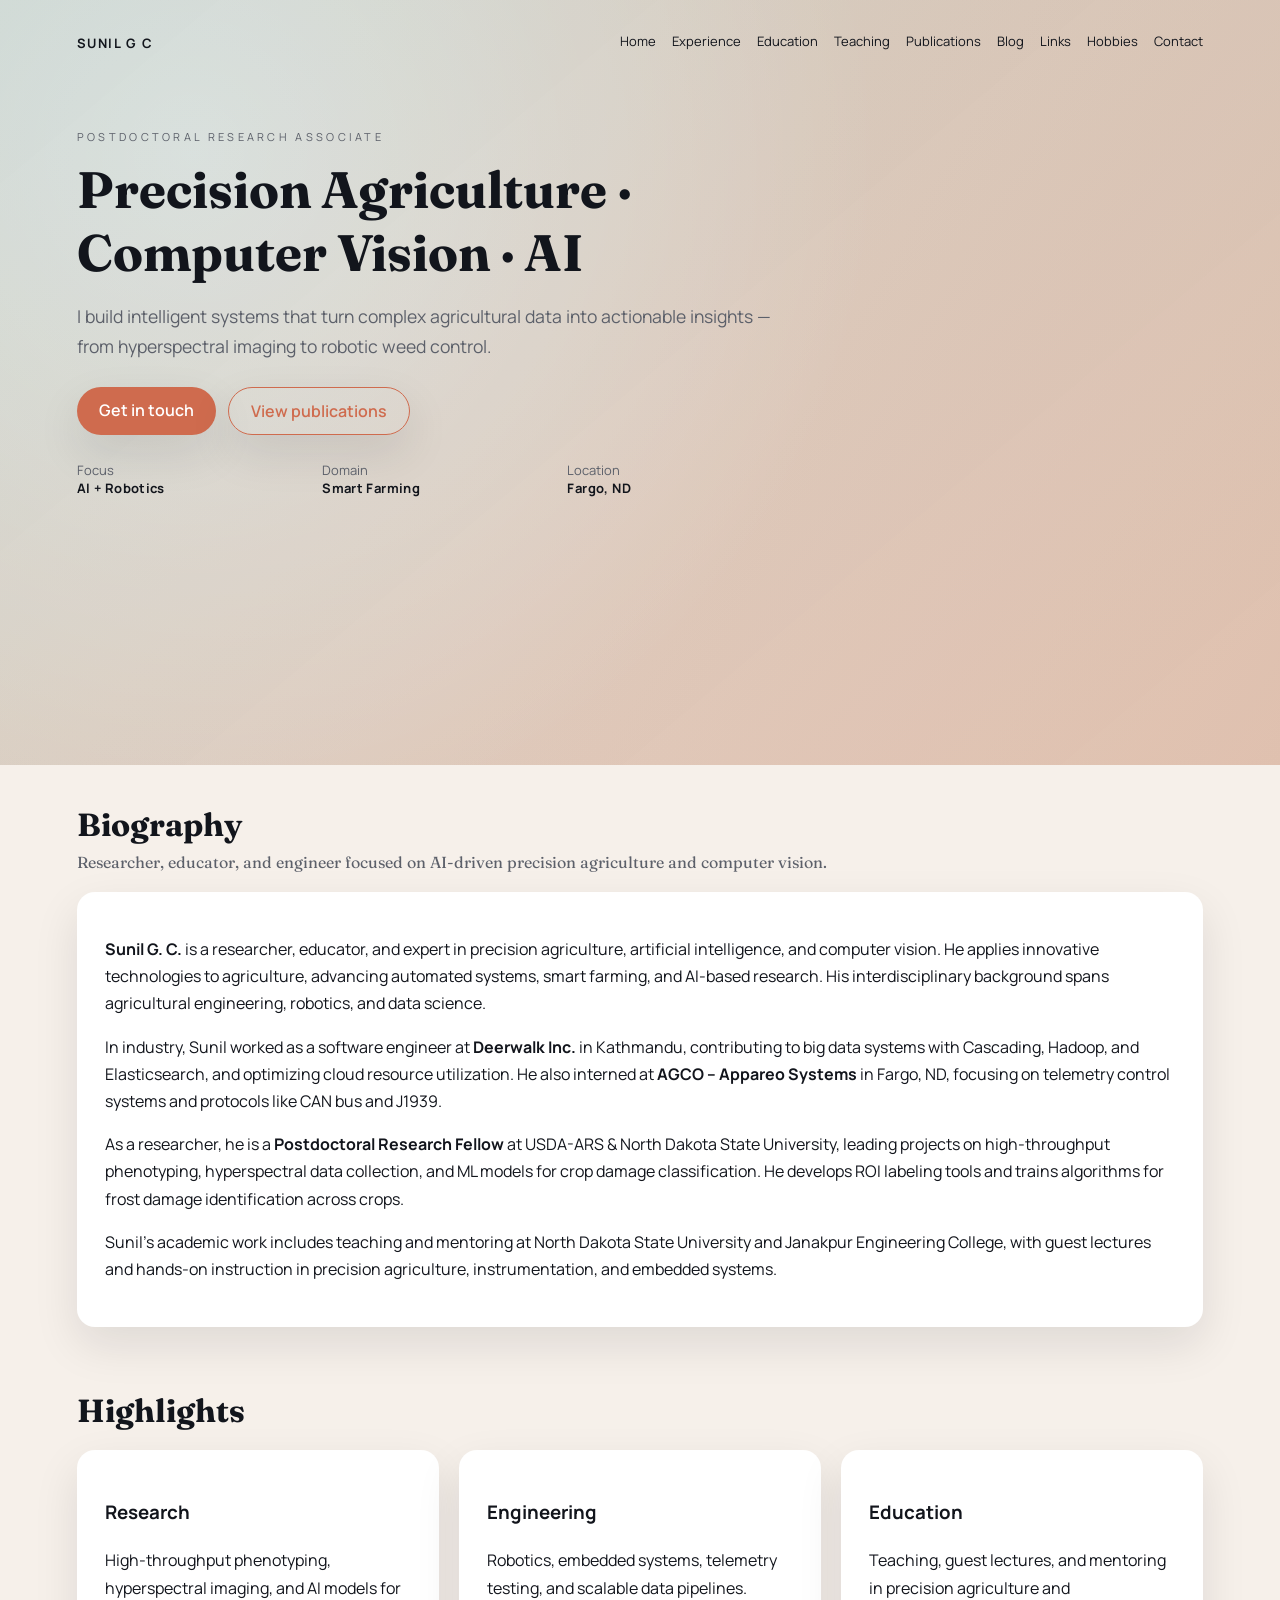
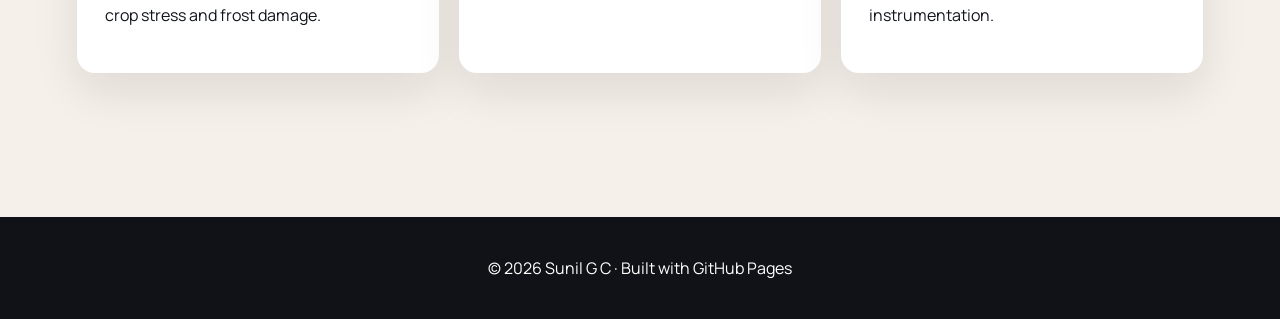
==== index.html @ f1e68ddb "Redesign site and add multi-page content" ====
<!DOCTYPE html>
<html lang="en">

<head>
  <meta charset="UTF-8">
  <meta name="viewport" content="width=device-width, initial-scale=1.0">
  <title>Sunil GC | Home</title>
  <link rel="stylesheet" href="style.css">
</head>

<body>
  <header class="hero">
    <div class="hero__bg"></div>
    <nav class="nav">
      <div class="nav__brand">Sunil G C</div>
      <div class="nav__links">
        <a href="index.html">Home</a>
        <a href="experience.html">Experience</a>
        <a href="education.html">Education</a>
        <a href="teaching.html">Teaching</a>
        <a href="publications.html">Publications</a>
        <a href="blog.html">Blog</a>
        <a href="links.html">Links</a>
        <a href="hobbies.html">Hobbies</a>
        <a href="contact.html">Contact</a>
      </div>
    </nav>

    <div class="hero__content">
      <p class="hero__eyebrow">Postdoctoral Research Associate</p>
      <h1>Precision Agriculture · Computer Vision · AI</h1>
      <p class="hero__lede">I build intelligent systems that turn complex agricultural data into actionable insights — from hyperspectral imaging to robotic weed control.</p>
      <div class="hero__cta">
        <a class="btn" href="contact.html">Get in touch</a>
        <a class="btn btn--ghost" href="publications.html">View publications</a>
      </div>
      <div class="hero__stats">
        <div>
          <span class="stat__label">Focus</span>
          <span class="stat__value">AI + Robotics</span>
        </div>
        <div>
          <span class="stat__label">Domain</span>
          <span class="stat__value">Smart Farming</span>
        </div>
        <div>
          <span class="stat__label">Location</span>
          <span class="stat__value">Fargo, ND</span>
        </div>
      </div>
    </div>
  </header>

  <main>
    <section class="section">
      <div class="section__header">
        <h2>Biography</h2>
        <p>Researcher, educator, and engineer focused on AI-driven precision agriculture and computer vision.</p>
      </div>
      <div class="card">
        <p><strong>Sunil G. C.</strong> is a researcher, educator, and expert in precision agriculture, artificial intelligence, and computer vision. He applies innovative technologies to agriculture, advancing automated systems, smart farming, and AI-based research. His interdisciplinary background spans agricultural engineering, robotics, and data science.</p>
        <p>In industry, Sunil worked as a software engineer at <strong>Deerwalk Inc.</strong> in Kathmandu, contributing to big data systems with Cascading, Hadoop, and Elasticsearch, and optimizing cloud resource utilization. He also interned at <strong>AGCO – Appareo Systems</strong> in Fargo, ND, focusing on telemetry control systems and protocols like CAN bus and J1939.</p>
        <p>As a researcher, he is a <strong>Postdoctoral Research Fellow</strong> at USDA-ARS & North Dakota State University, leading projects on high-throughput phenotyping, hyperspectral data collection, and ML models for crop damage classification. He develops ROI labeling tools and trains algorithms for frost damage identification across crops.</p>
        <p>Sunil’s academic work includes teaching and mentoring at North Dakota State University and Janakpur Engineering College, with guest lectures and hands-on instruction in precision agriculture, instrumentation, and embedded systems.</p>
      </div>
    </section>

    <section class="section">
      <div class="section__header">
        <h2>Highlights</h2>
      </div>
      <div class="grid">
        <div class="card">
          <h3>Research</h3>
          <p>High-throughput phenotyping, hyperspectral imaging, and AI models for crop stress and frost damage.</p>
        </div>
        <div class="card">
          <h3>Engineering</h3>
          <p>Robotics, embedded systems, telemetry testing, and scalable data pipelines.</p>
        </div>
        <div class="card">
          <h3>Education</h3>
          <p>Teaching, guest lectures, and mentoring in precision agriculture and instrumentation.</p>
        </div>
      </div>
    </section>
  </main>

  <footer class="footer">
    <p>© 2026 Sunil G C · Built with GitHub Pages</p>
  </footer>
</body>

</html>
---- style.css ----
@import url("https://fonts.googleapis.com/css2?family=Fraunces:wght@400;600;700&family=Manrope:wght@400;600;700&display=swap");

:root {
  --ink: #12151c;
  --muted: #5c606a;
  --accent: #cf6b4e;
  --accent-2: #2a6f69;
  --bg: #f6f0ea;
  --card: #ffffff;
  --shadow: 0 18px 45px rgba(18, 21, 28, 0.1);
}

* {
  box-sizing: border-box;
}

html {
  scroll-behavior: smooth;
}

body {
  margin: 0;
  font-family: "Fraunces", "Georgia", serif;
  background: var(--bg);
  color: var(--ink);
}

a {
  color: inherit;
  text-decoration: none;
}

.hero {
  position: relative;
  min-height: 85vh;
  overflow: hidden;
  padding: 24px 6vw 80px;
  background:
    radial-gradient(circle at 15% 20%, rgba(255, 255, 255, 0.9), transparent 55%),
    linear-gradient(120deg, #f8eee4, #f2e0d3 60%, #e8d7c8);
}

.hero__bg {
  position: absolute;
  inset: 0;
  background: linear-gradient(140deg, rgba(42, 111, 105, 0.2), rgba(207, 107, 78, 0.18));
  mix-blend-mode: multiply;
  pointer-events: none;
}

.nav {
  position: relative;
  z-index: 1;
  display: flex;
  align-items: center;
  justify-content: space-between;
  gap: 24px;
  padding: 8px 0 24px;
  font-family: "Manrope", "Helvetica", sans-serif;
}

.nav--page {
  padding: 18px 6vw;
  background: #fff;
  box-shadow: var(--shadow);
}

.nav__brand {
  font-weight: 700;
  letter-spacing: 0.12em;
  text-transform: uppercase;
  font-size: 13px;
}

.nav__links {
  display: flex;
  flex-wrap: wrap;
  gap: 16px;
  font-size: 13px;
}

.nav__links a {
  padding-bottom: 2px;
  border-bottom: 2px solid transparent;
}

.nav__links a:hover {
  border-color: var(--accent);
}

.hero__content {
  position: relative;
  z-index: 1;
  max-width: 720px;
  padding-top: 40px;
}

.hero__eyebrow {
  font-family: "Manrope", "Helvetica", sans-serif;
  text-transform: uppercase;
  letter-spacing: 0.3em;
  color: var(--muted);
  font-size: 11px;
}

.hero h1 {
  font-size: clamp(2.6rem, 4vw, 4.4rem);
  margin: 14px 0 10px;
}

.hero__lede {
  font-size: 1.1rem;
  line-height: 1.7;
  color: var(--muted);
  font-family: "Manrope", "Helvetica", sans-serif;
}

.hero__cta {
  display: flex;
  gap: 12px;
  margin: 26px 0;
  flex-wrap: wrap;
}

.btn {
  background: var(--accent);
  color: white;
  padding: 12px 22px;
  border-radius: 999px;
  font-family: "Manrope", "Helvetica", sans-serif;
  font-weight: 600;
  box-shadow: var(--shadow);
}

.btn--ghost {
  background: transparent;
  border: 1px solid var(--accent);
  color: var(--accent);
}

.hero__stats {
  display: grid;
  grid-template-columns: repeat(auto-fit, minmax(160px, 1fr));
  gap: 16px;
  font-family: "Manrope", "Helvetica", sans-serif;
  font-size: 13px;
}

.stat__label {
  display: block;
  color: var(--muted);
}

.stat__value {
  font-weight: 700;
  letter-spacing: 0.03em;
}

main {
  padding: 40px 6vw 80px;
}

.page {
  padding: 24px 6vw 80px;
}

.section {
  margin-bottom: 64px;
}

.section__header {
  margin-bottom: 20px;
}

.section__header h2 {
  font-size: 2rem;
  margin: 0 0 8px;
}

.section__header p {
  color: var(--muted);
  margin: 0;
}

.card {
  background: var(--card);
  border-radius: 18px;
  padding: 28px;
  box-shadow: var(--shadow);
  font-family: "Manrope", "Helvetica", sans-serif;
  line-height: 1.7;
}

.timeline {
  display: grid;
  gap: 20px;
}

.timeline__item {
  background: var(--card);
  border-radius: 18px;
  padding: 24px;
  box-shadow: var(--shadow);
  font-family: "Manrope", "Helvetica", sans-serif;
}

.timeline__item h3 {
  margin-top: 0;
}

.timeline__item span {
  color: var(--muted);
  font-size: 13px;
}

.grid {
  display: grid;
  gap: 20px;
  grid-template-columns: repeat(auto-fit, minmax(240px, 1fr));
}

.pubs {
  margin: 0;
  padding-left: 18px;
  font-family: "Manrope", "Helvetica", sans-serif;
  line-height: 1.6;
}

.pubs a {
  color: var(--accent-2);
  text-decoration: underline;
  text-decoration-thickness: 2px;
  text-underline-offset: 3px;
}

.pubs a:hover {
  color: var(--accent);
}

.section__actions {
  margin-top: 18px;
}

.link-card {
  text-align: center;
  font-weight: 600;
  transition: transform 0.2s ease;
}

.link-card:hover {
  transform: translateY(-4px);
}

.blog-card h3 {
  margin-top: 0;
}

.blog-meta {
  display: inline-block;
  margin-top: 10px;
  font-size: 12px;
  letter-spacing: 0.1em;
  text-transform: uppercase;
  color: var(--muted);
  font-family: "Manrope", "Helvetica", sans-serif;
}

.hobbies {
  align-items: stretch;
}

.hobby {
  background: var(--card);
  border-radius: 18px;
  padding: 18px;
  box-shadow: var(--shadow);
  text-align: center;
  margin: 0;
}

.hobby img {
  width: 100%;
  height: 240px;
  object-fit: cover;
  border-radius: 14px;
}

.contact p {
  margin: 8px 0;
}

.footer {
  background: #111118;
  color: #fff;
  text-align: center;
  padding: 24px;
  font-family: "Manrope", "Helvetica", sans-serif;
}

@media (max-width: 820px) {
  .nav {
    flex-direction: column;
    align-items: flex-start;
  }

  .nav__links {
    gap: 10px;
  }

  .hero {
    padding-bottom: 60px;
  }
}
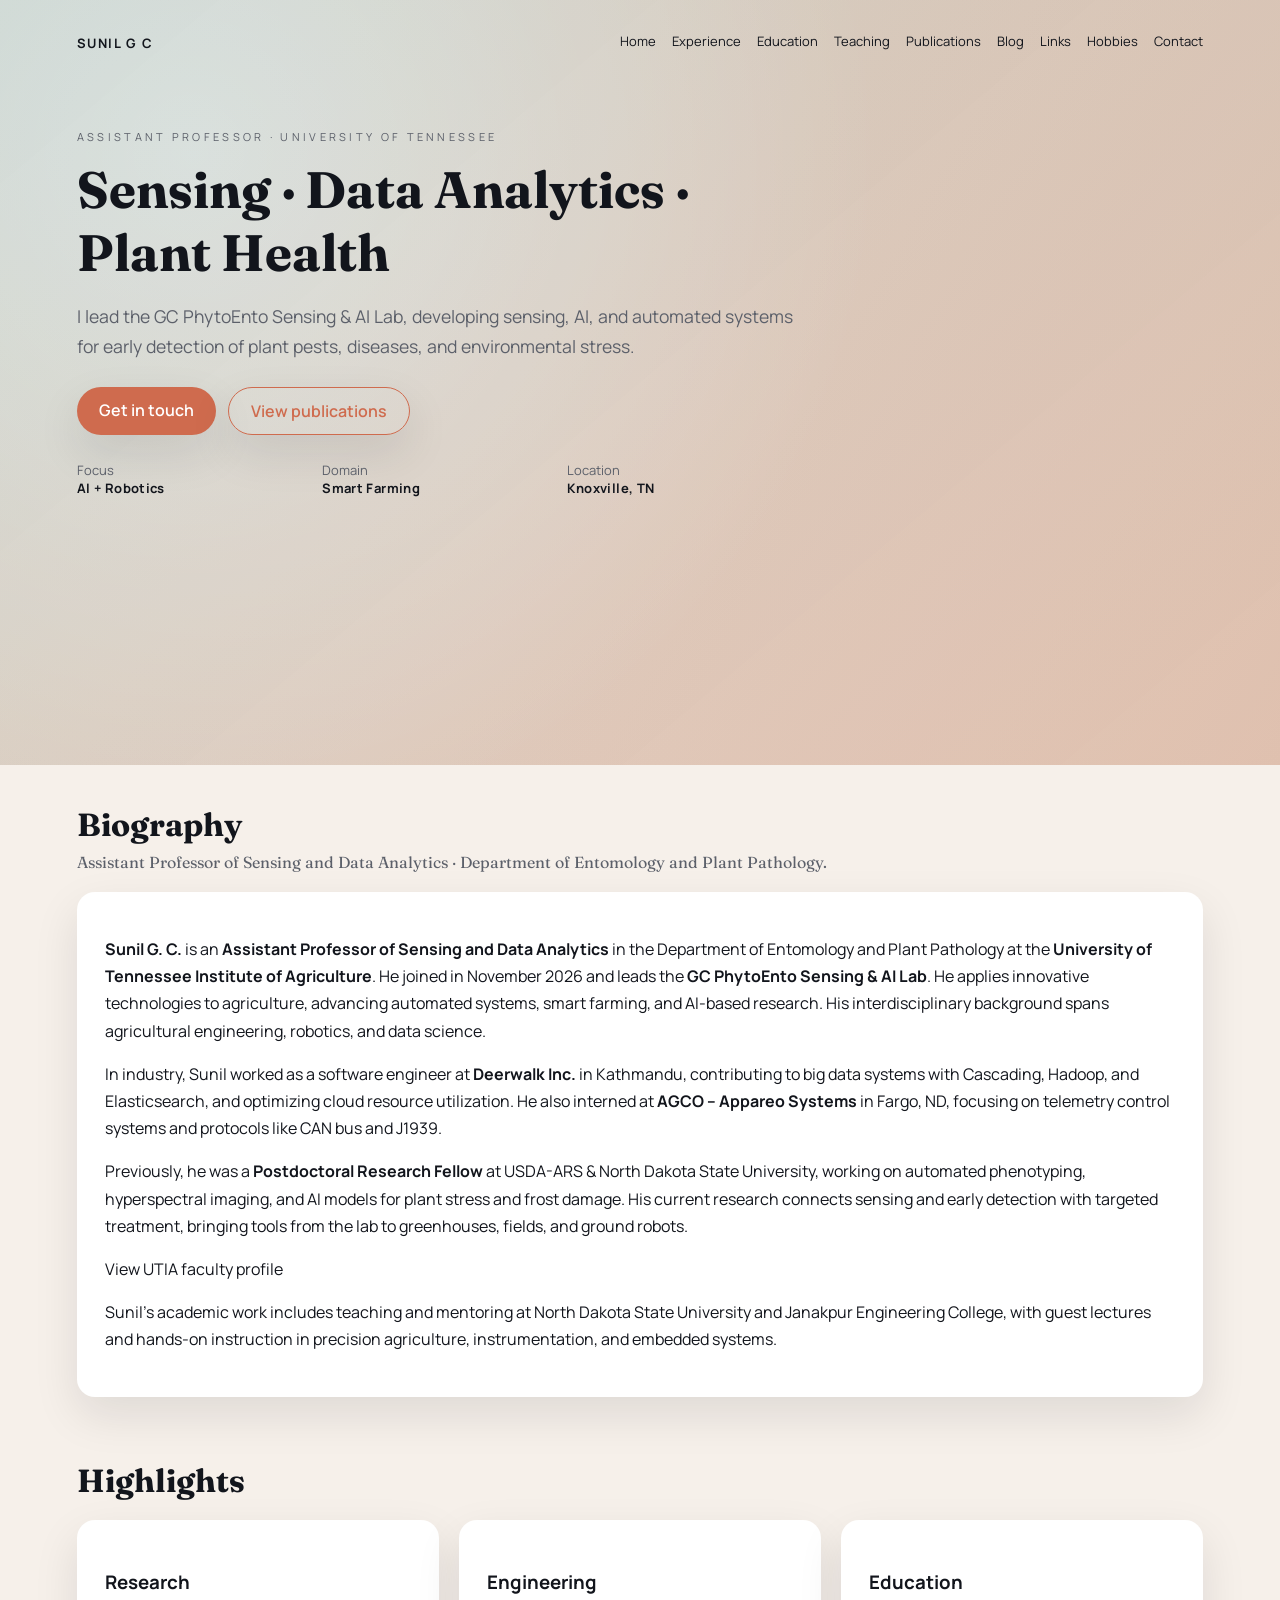
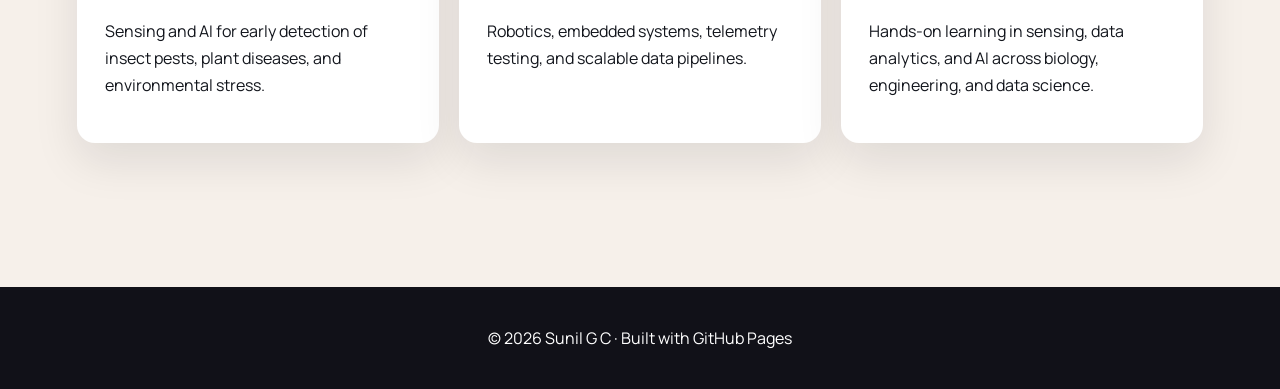
==== commit 64dc500c: "update website" ====
--- a/index.html
+++ b/index.html
@@ -4,7 +4,7 @@
 <head>
   <meta charset="UTF-8">
   <meta name="viewport" content="width=device-width, initial-scale=1.0">
-  <title>Sunil GC | Home</title>
+  <title>Sunil GC | Assistant Professor, University of Tennessee</title>
   <link rel="stylesheet" href="style.css">
 </head>
 
@@ -27,9 +27,9 @@
     </nav>
 
     <div class="hero__content">
-      <p class="hero__eyebrow">Postdoctoral Research Associate</p>
-      <h1>Precision Agriculture · Computer Vision · AI</h1>
-      <p class="hero__lede">I build intelligent systems that turn complex agricultural data into actionable insights — from hyperspectral imaging to robotic weed control.</p>
+      <p class="hero__eyebrow">Assistant Professor · University of Tennessee</p>
+      <h1>Sensing · Data Analytics · Plant Health</h1>
+      <p class="hero__lede">I lead the GC PhytoEnto Sensing &amp; AI Lab, developing sensing, AI, and automated systems for early detection of plant pests, diseases, and environmental stress.</p>
       <div class="hero__cta">
         <a class="btn" href="contact.html">Get in touch</a>
         <a class="btn btn--ghost" href="publications.html">View publications</a>
@@ -45,7 +45,7 @@
         </div>
         <div>
           <span class="stat__label">Location</span>
-          <span class="stat__value">Fargo, ND</span>
+          <span class="stat__value">Knoxville, TN</span>
         </div>
       </div>
     </div>
@@ -55,12 +55,13 @@
     <section class="section">
       <div class="section__header">
         <h2>Biography</h2>
-        <p>Researcher, educator, and engineer focused on AI-driven precision agriculture and computer vision.</p>
+        <p>Assistant Professor of Sensing and Data Analytics · Department of Entomology and Plant Pathology.</p>
       </div>
       <div class="card">
-        <p><strong>Sunil G. C.</strong> is a researcher, educator, and expert in precision agriculture, artificial intelligence, and computer vision. He applies innovative technologies to agriculture, advancing automated systems, smart farming, and AI-based research. His interdisciplinary background spans agricultural engineering, robotics, and data science.</p>
+        <p><strong>Sunil G. C.</strong> is an <strong>Assistant Professor of Sensing and Data Analytics</strong> in the Department of Entomology and Plant Pathology at the <strong>University of Tennessee Institute of Agriculture</strong>. He joined in November 2026 and leads the <strong>GC PhytoEnto Sensing &amp; AI Lab</strong>. He applies innovative technologies to agriculture, advancing automated systems, smart farming, and AI-based research. His interdisciplinary background spans agricultural engineering, robotics, and data science.</p>
         <p>In industry, Sunil worked as a software engineer at <strong>Deerwalk Inc.</strong> in Kathmandu, contributing to big data systems with Cascading, Hadoop, and Elasticsearch, and optimizing cloud resource utilization. He also interned at <strong>AGCO – Appareo Systems</strong> in Fargo, ND, focusing on telemetry control systems and protocols like CAN bus and J1939.</p>
-        <p>As a researcher, he is a <strong>Postdoctoral Research Fellow</strong> at USDA-ARS & North Dakota State University, leading projects on high-throughput phenotyping, hyperspectral data collection, and ML models for crop damage classification. He develops ROI labeling tools and trains algorithms for frost damage identification across crops.</p>
+        <p>Previously, he was a <strong>Postdoctoral Research Fellow</strong> at USDA-ARS &amp; North Dakota State University, working on automated phenotyping, hyperspectral imaging, and AI models for plant stress and frost damage. His current research connects sensing and early detection with targeted treatment, bringing tools from the lab to greenhouses, fields, and ground robots.</p>
+        <p><a href="https://utia.tennessee.edu/person/?id=401983" target="_blank" rel="noopener">View UTIA faculty profile</a></p>
         <p>Sunil’s academic work includes teaching and mentoring at North Dakota State University and Janakpur Engineering College, with guest lectures and hands-on instruction in precision agriculture, instrumentation, and embedded systems.</p>
       </div>
     </section>
@@ -72,7 +73,7 @@
       <div class="grid">
         <div class="card">
           <h3>Research</h3>
-          <p>High-throughput phenotyping, hyperspectral imaging, and AI models for crop stress and frost damage.</p>
+          <p>Sensing and AI for early detection of insect pests, plant diseases, and environmental stress.</p>
         </div>
         <div class="card">
           <h3>Engineering</h3>
@@ -80,7 +81,7 @@
         </div>
         <div class="card">
           <h3>Education</h3>
-          <p>Teaching, guest lectures, and mentoring in precision agriculture and instrumentation.</p>
+          <p>Hands-on learning in sensing, data analytics, and AI across biology, engineering, and data science.</p>
         </div>
       </div>
     </section>
--- a/style.css
+++ b/style.css
@@ -237,38 +237,6 @@
   color: var(--accent);
 }
 
-.section__actions {
-  margin-top: 18px;
-}
-
-.link-card {
-  text-align: center;
-  font-weight: 600;
-  transition: transform 0.2s ease;
-}
-
-.link-card:hover {
-  transform: translateY(-4px);
-}
-
-.blog-card h3 {
-  margin-top: 0;
-}
-
-.blog-meta {
-  display: inline-block;
-  margin-top: 10px;
-  font-size: 12px;
-  letter-spacing: 0.1em;
-  text-transform: uppercase;
-  color: var(--muted);
-  font-family: "Manrope", "Helvetica", sans-serif;
-}
-
-.hobbies {
-  align-items: stretch;
-}
-
 .hobby {
   background: var(--card);
   border-radius: 18px;
@@ -289,6 +257,7 @@
   margin: 8px 0;
 }
 
+
 .footer {
   background: #111118;
   color: #fff;
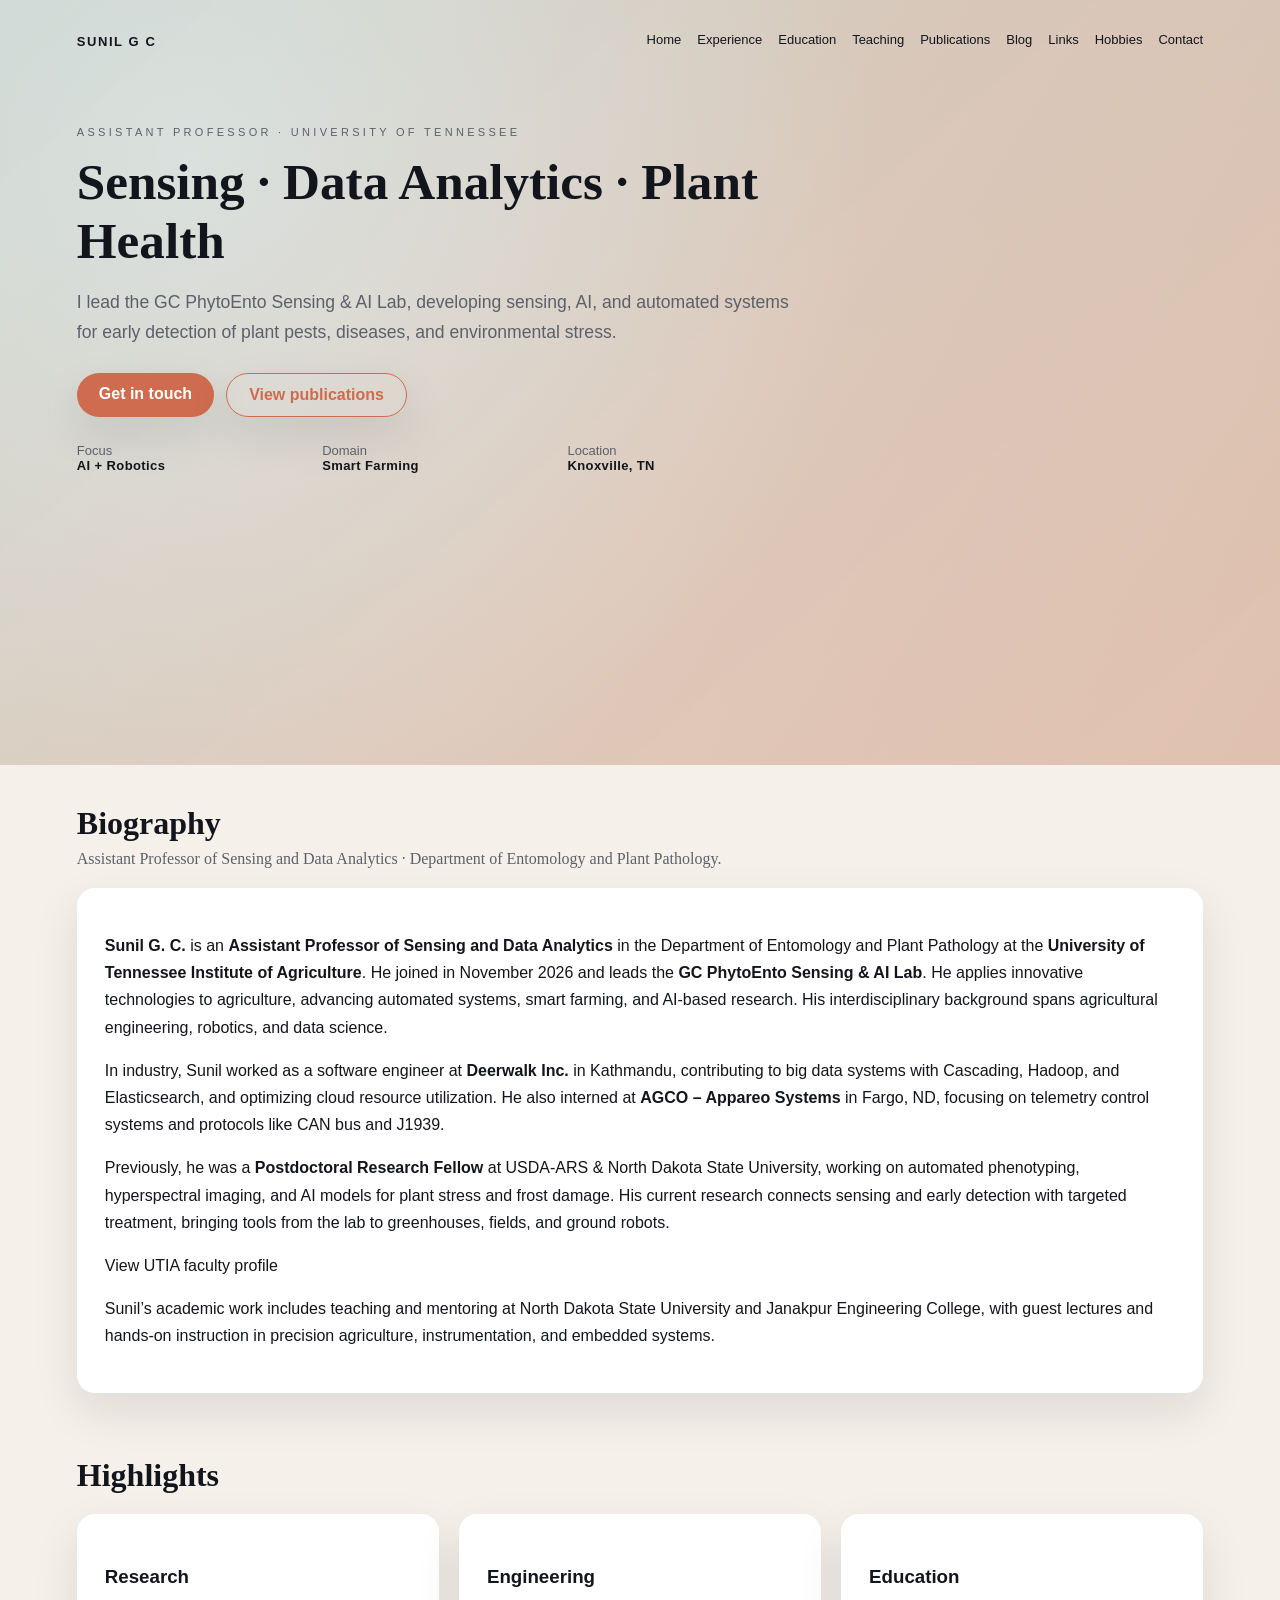
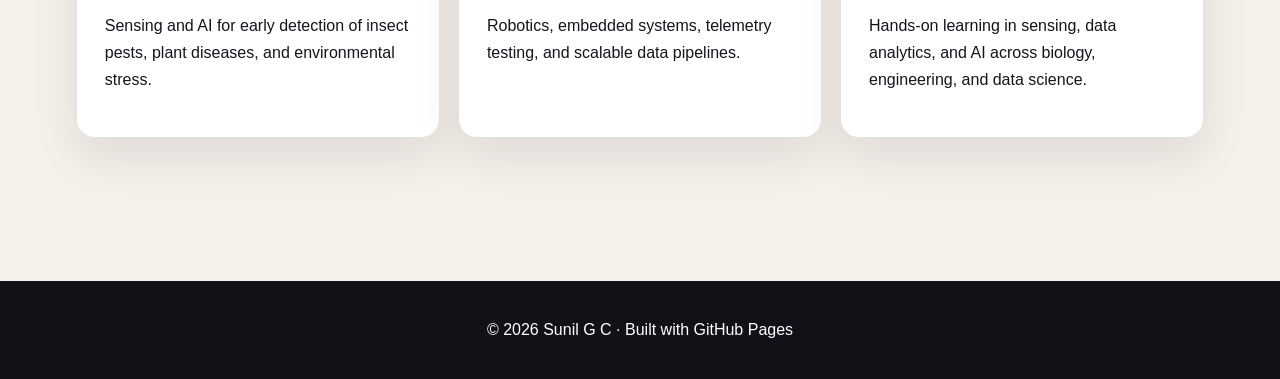
==== commit 0cc7e644: "Add browser security policies across portfolio pages" ====
--- a/index.html
+++ b/index.html
@@ -3,6 +3,8 @@
 
 <head>
   <meta charset="UTF-8">
+  <meta http-equiv="Content-Security-Policy" content="default-src 'none'; style-src 'self' https://fonts.googleapis.com; font-src https://fonts.gstatic.com; img-src 'self'; base-uri 'none'; form-action 'none'; upgrade-insecure-requests">
+  <meta name="referrer" content="strict-origin-when-cross-origin">
   <meta name="viewport" content="width=device-width, initial-scale=1.0">
   <title>Sunil GC | Assistant Professor, University of Tennessee</title>
   <link rel="stylesheet" href="style.css">
